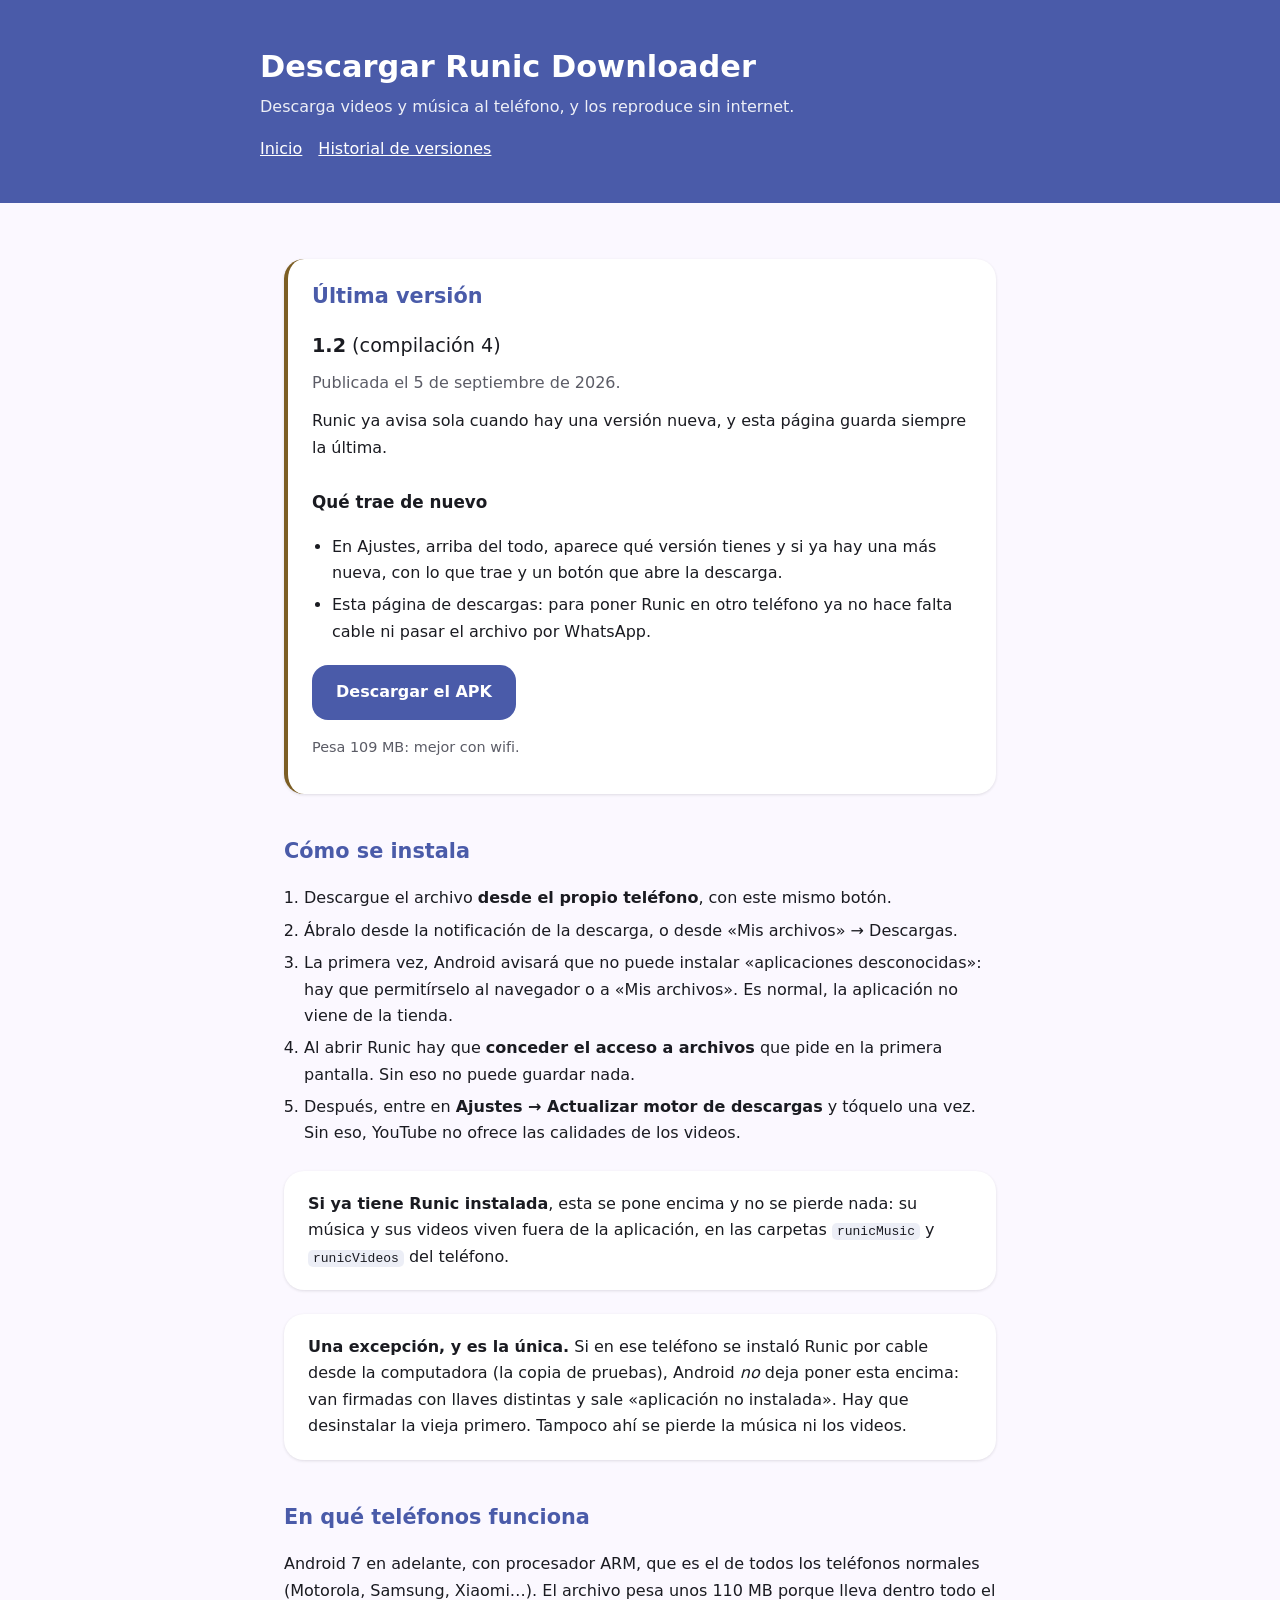
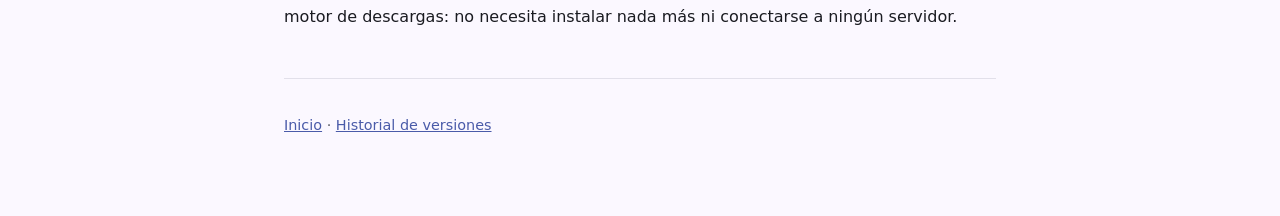
==== descargas.html @ 5337ee66 "Página de descargas de Runic Downloader Presentación, descargas e historial de versiones. La app lee" ====
<!DOCTYPE html>
<html lang="es-MX">
<head>
<meta charset="utf-8">
<meta name="viewport" content="width=device-width, initial-scale=1">
<title>Descargar Runic Downloader</title>
<meta name="description" content="Última versión de Runic Downloader, la aplicación para descargar videos y música en el teléfono.">
<link rel="stylesheet" href="estilo.css">
</head>
<body>
<header>
  <div class="caja">
    <h1>Descargar Runic Downloader</h1>
    <p>Descarga videos y música al teléfono, y los reproduce sin internet.</p>
    <nav style="margin-top:16px"><a href="index.html">Inicio</a><a href="historial.html">Historial de versiones</a></nav>
  </div>
</header>

<main>
  <div class="tarjeta destacado">
    <h2 style="margin-top:0">Última versión</h2>
    <p id="version" style="font-size:1.2rem;margin:8px 0"><strong>—</strong></p>
    <p id="fecha" class="gris" style="margin:0 0 4px"></p>
    <p id="notas" style="margin:12px 0"></p>
    <div id="novedades"></div>
    <p style="margin-top:20px">
      <a id="descargar" class="boton" href="#">Descargar el APK</a>
    </p>
    <p id="peso" class="gris chico"></p>
  </div>

  <h2>Cómo se instala</h2>
  <ol>
    <li>Descargue el archivo <strong>desde el propio teléfono</strong>, con este mismo botón.</li>
    <li>Ábralo desde la notificación de la descarga, o desde «Mis archivos» → Descargas.</li>
    <li>La primera vez, Android avisará que no puede instalar «aplicaciones desconocidas»: hay que permitírselo al navegador o a «Mis archivos». Es normal, la aplicación no viene de la tienda.</li>
    <li>Al abrir Runic hay que <strong>conceder el acceso a archivos</strong> que pide en la primera pantalla. Sin eso no puede guardar nada.</li>
    <li>Después, entre en <strong>Ajustes → Actualizar motor de descargas</strong> y tóquelo una vez. Sin eso, YouTube no ofrece las calidades de los videos.</li>
  </ol>

  <div class="tarjeta">
    <p style="margin:0">
      <strong>Si ya tiene Runic instalada</strong>, esta se pone encima y no se pierde nada:
      su música y sus videos viven fuera de la aplicación, en las carpetas
      <code>runicMusic</code> y <code>runicVideos</code> del teléfono.
    </p>
  </div>

  <div class="tarjeta">
    <p style="margin:0">
      <strong>Una excepción, y es la única.</strong> Si en ese teléfono se instaló Runic
      por cable desde la computadora (la copia de pruebas), Android <em>no</em> deja poner
      esta encima: van firmadas con llaves distintas y sale «aplicación no instalada».
      Hay que desinstalar la vieja primero. Tampoco ahí se pierde la música ni los videos.
    </p>
  </div>

  <h2>En qué teléfonos funciona</h2>
  <p>
    Android 7 en adelante, con procesador ARM, que es el de todos los teléfonos normales
    (Motorola, Samsung, Xiaomi…). El archivo pesa unos 110 MB porque lleva dentro todo el
    motor de descargas: no necesita instalar nada más ni conectarse a ningún servidor.
  </p>

  <div class="pie">
    <p><a href="index.html">Inicio</a> · <a href="historial.html">Historial de versiones</a></p>
  </div>
</main>

<script>
// Esta es la MISMA información que consulta la app para saber si hay versión
// nueva: si se cambia version.json, cambian los dos a la vez.
fetch("version.json?" + Date.now())
  .then(function (r) { return r.json(); })
  .then(function (v) {
    document.getElementById("version").innerHTML =
      "<strong>" + v.versionName + "</strong> (compilación " + v.versionCode + ")";
    document.getElementById("fecha").textContent = "Publicada el " + v.fecha + ".";
    document.getElementById("notas").textContent = v.notas || "";

    var caja = document.getElementById("novedades");
    caja.innerHTML =
      lista("Qué trae de nuevo", v.cambios) + lista("Qué se arregló", v.correcciones);

    var enlace = document.getElementById("descargar");
    enlace.href = v.url;
    enlace.setAttribute("download", "");

    if (v.pesoMb) {
      document.getElementById("peso").textContent =
        "Pesa " + v.pesoMb + " MB: mejor con wifi.";
    }
  })
  .catch(function () {
    document.getElementById("version").textContent =
      "No se pudo leer la información de la versión. Recargue la página.";
  });

function lista(titulo, renglones) {
  if (!renglones || !renglones.length) { return ""; }
  var html = "<h3>" + titulo + "</h3><ul>";
  for (var i = 0; i < renglones.length; i++) {
    html += "<li>" + renglones[i] + "</li>";
  }
  return html + "</ul>";
}
</script>
</body>
</html>
---- estilo.css ----
/* Los colores son los de la app: azul de piedra rúnica y dorado apagado. */
:root {
  --azul: #4A5BA9;
  --dorado: #7C5E24;
  --tinta: #1A1B21;
  --suave: #5b5c66;
  --fondo: #FBF8FF;
  --tarjeta: #ffffff;
  --borde: #e2e0ea;
}
* { box-sizing: border-box; }
body {
  margin: 0;
  background: var(--fondo);
  color: var(--tinta);
  font-family: system-ui, -apple-system, "Segoe UI", Roboto, sans-serif;
  line-height: 1.65;
}
header {
  background: var(--azul);
  color: #fff;
  padding: 48px 24px 40px;
}
header .caja, main { max-width: 760px; margin: 0 auto; }
header h1 { margin: 0 0 8px; font-size: 1.9rem; line-height: 1.25; }
header p { margin: 0; opacity: .9; }
main { padding: 32px 24px 64px; }
h2 { color: var(--azul); margin-top: 40px; font-size: 1.3rem; }
h3 { font-size: 1.05rem; margin-top: 28px; }
ul, ol { padding-left: 20px; }
li { margin-bottom: 6px; }
.tarjeta {
  background: var(--tarjeta);
  border-radius: 20px;
  padding: 20px 24px;
  margin: 24px 0;
  box-shadow: 0 1px 3px rgba(26,27,33,.12);
}
.destacado { border-left: 4px solid var(--dorado); }
.boton {
  display: inline-block;
  background: var(--azul);
  color: #fff;
  padding: 14px 24px;
  border-radius: 16px;
  text-decoration: none;
  font-weight: 600;
}
.pie { color: var(--suave); font-size: .9rem; margin-top: 48px; border-top: 1px solid var(--borde); padding-top: 20px; }
.gris { color: var(--suave); }
.chico { font-size: .9rem; }
a { color: var(--azul); }
nav a { color: #fff; margin-right: 16px; }
code { background: rgba(74,91,169,.10); padding: 1px 5px; border-radius: 5px; }
@media (prefers-color-scheme: dark) {
  :root {
    --fondo: #121319; --tarjeta: #1E1F26; --tinta: #E3E1EA;
    --suave: #9a99a6; --borde: #2b2c35; --dorado: #EEC26B;
  }
  header { background: #313D8F; }
  h2 { color: #B8C3FF; }
  a { color: #B8C3FF; }
  .boton { background: #313D8F; }
  code { background: rgba(184,195,255,.12); }
}
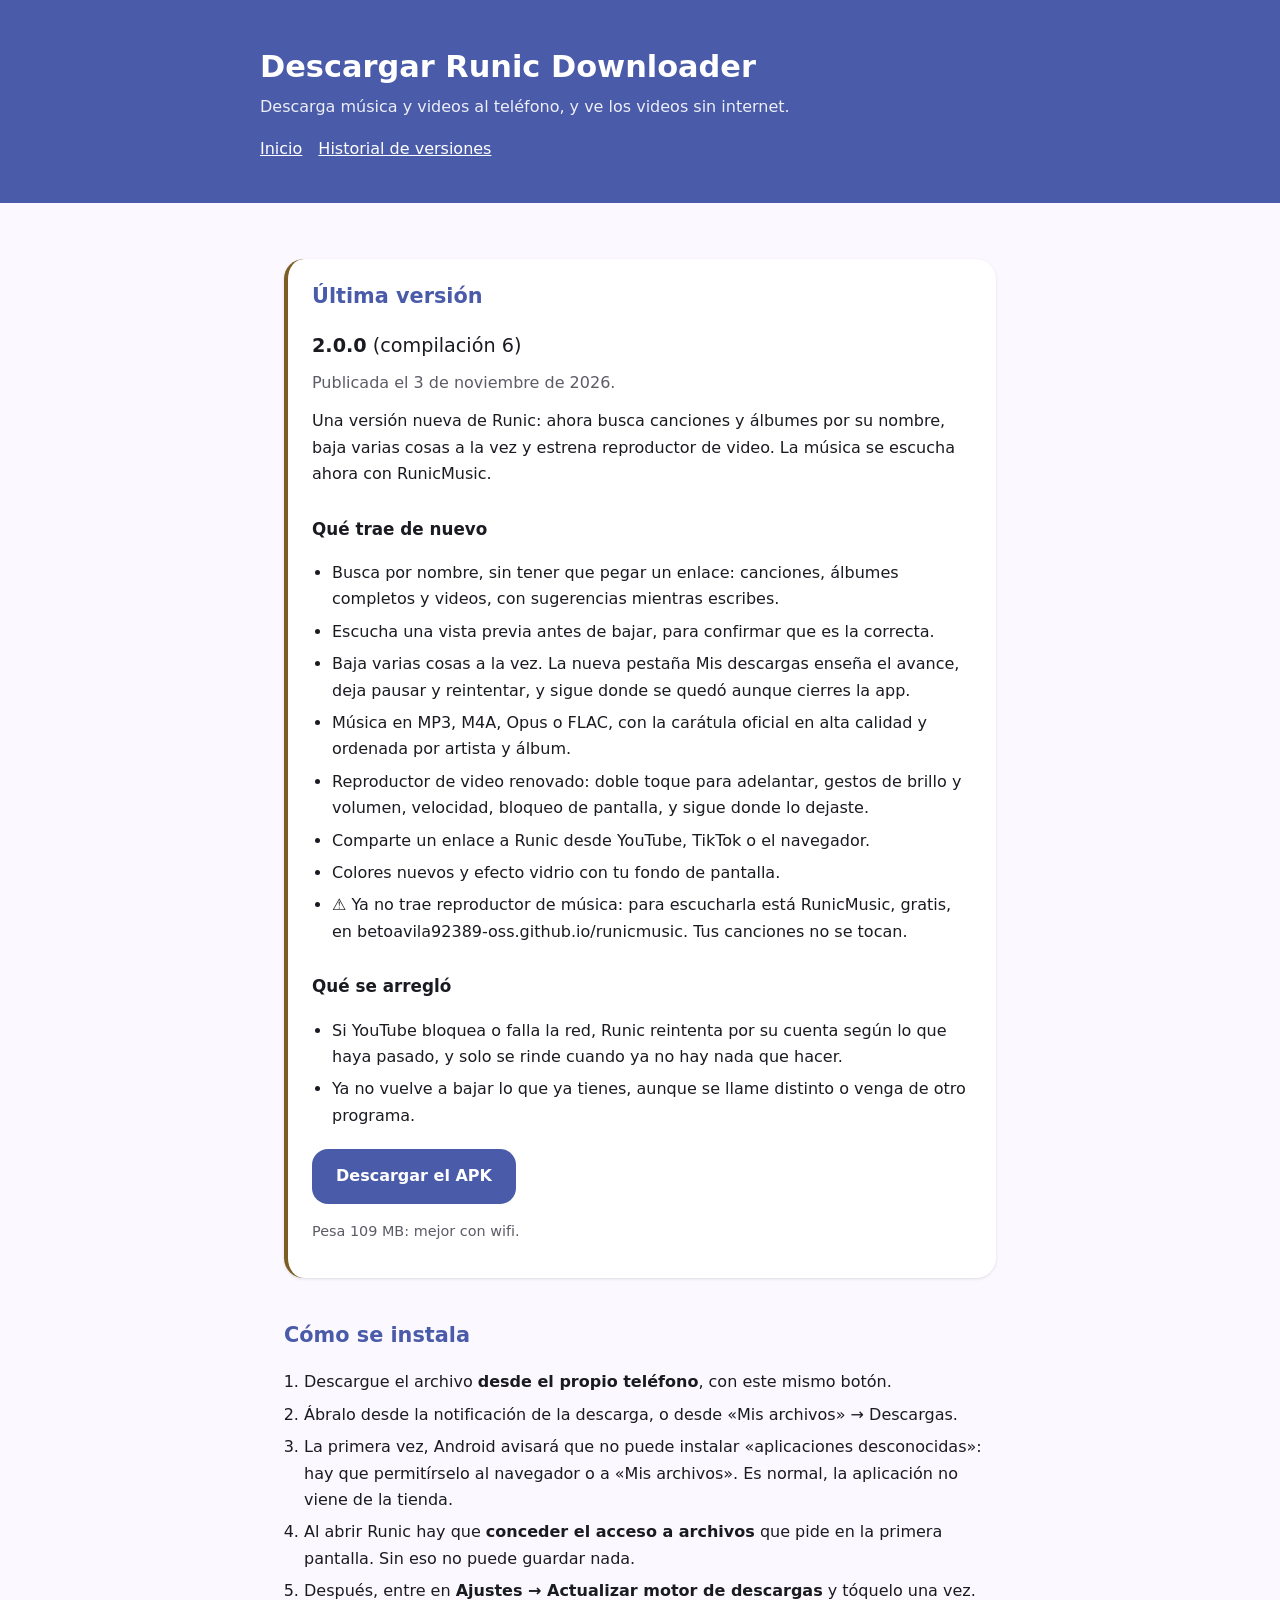
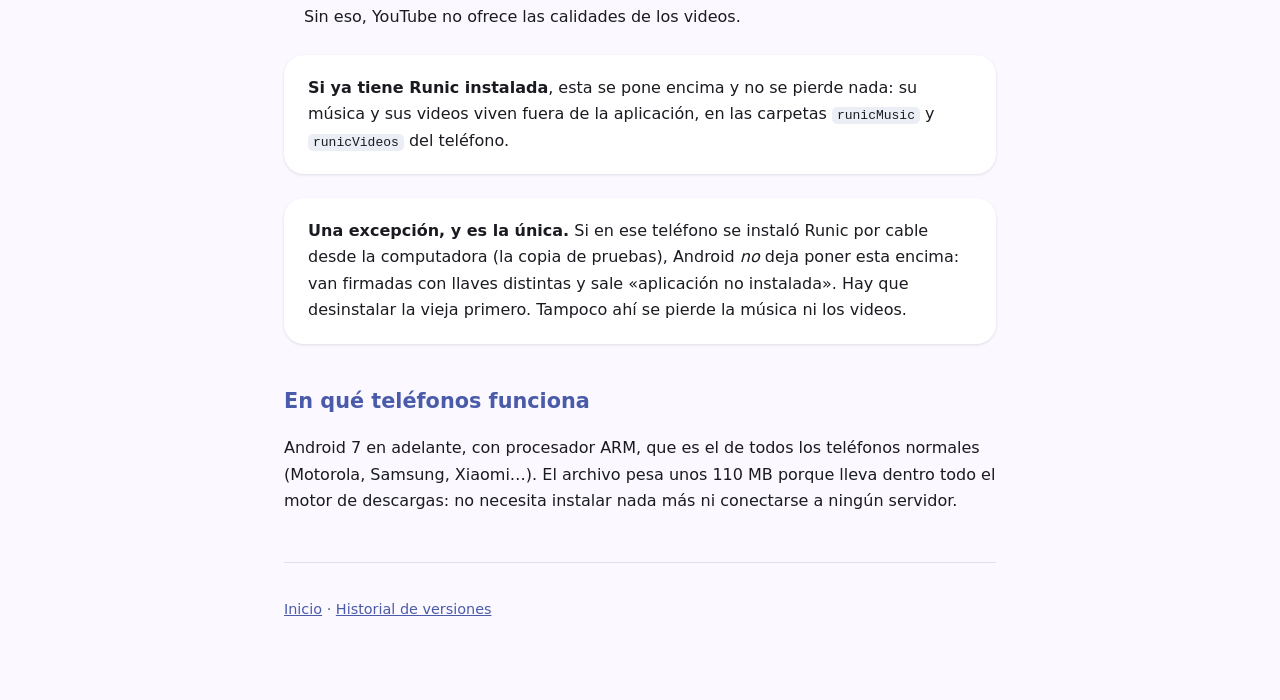
==== commit b9394dd6: "Publicar la version 2.0.0" ====
--- a/descargas.html
+++ b/descargas.html
@@ -4,14 +4,14 @@
 <meta charset="utf-8">
 <meta name="viewport" content="width=device-width, initial-scale=1">
 <title>Descargar Runic Downloader</title>
-<meta name="description" content="Última versión de Runic Downloader, la aplicación para descargar videos y música en el teléfono.">
+<meta name="description" content="Última versión de Runic Downloader, la aplicación para descargar música y videos en el teléfono.">
 <link rel="stylesheet" href="estilo.css">
 </head>
 <body>
 <header>
   <div class="caja">
     <h1>Descargar Runic Downloader</h1>
-    <p>Descarga videos y música al teléfono, y los reproduce sin internet.</p>
+    <p>Descarga música y videos al teléfono, y ve los videos sin internet.</p>
     <nav style="margin-top:16px"><a href="index.html">Inicio</a><a href="historial.html">Historial de versiones</a></nav>
   </div>
 </header>
